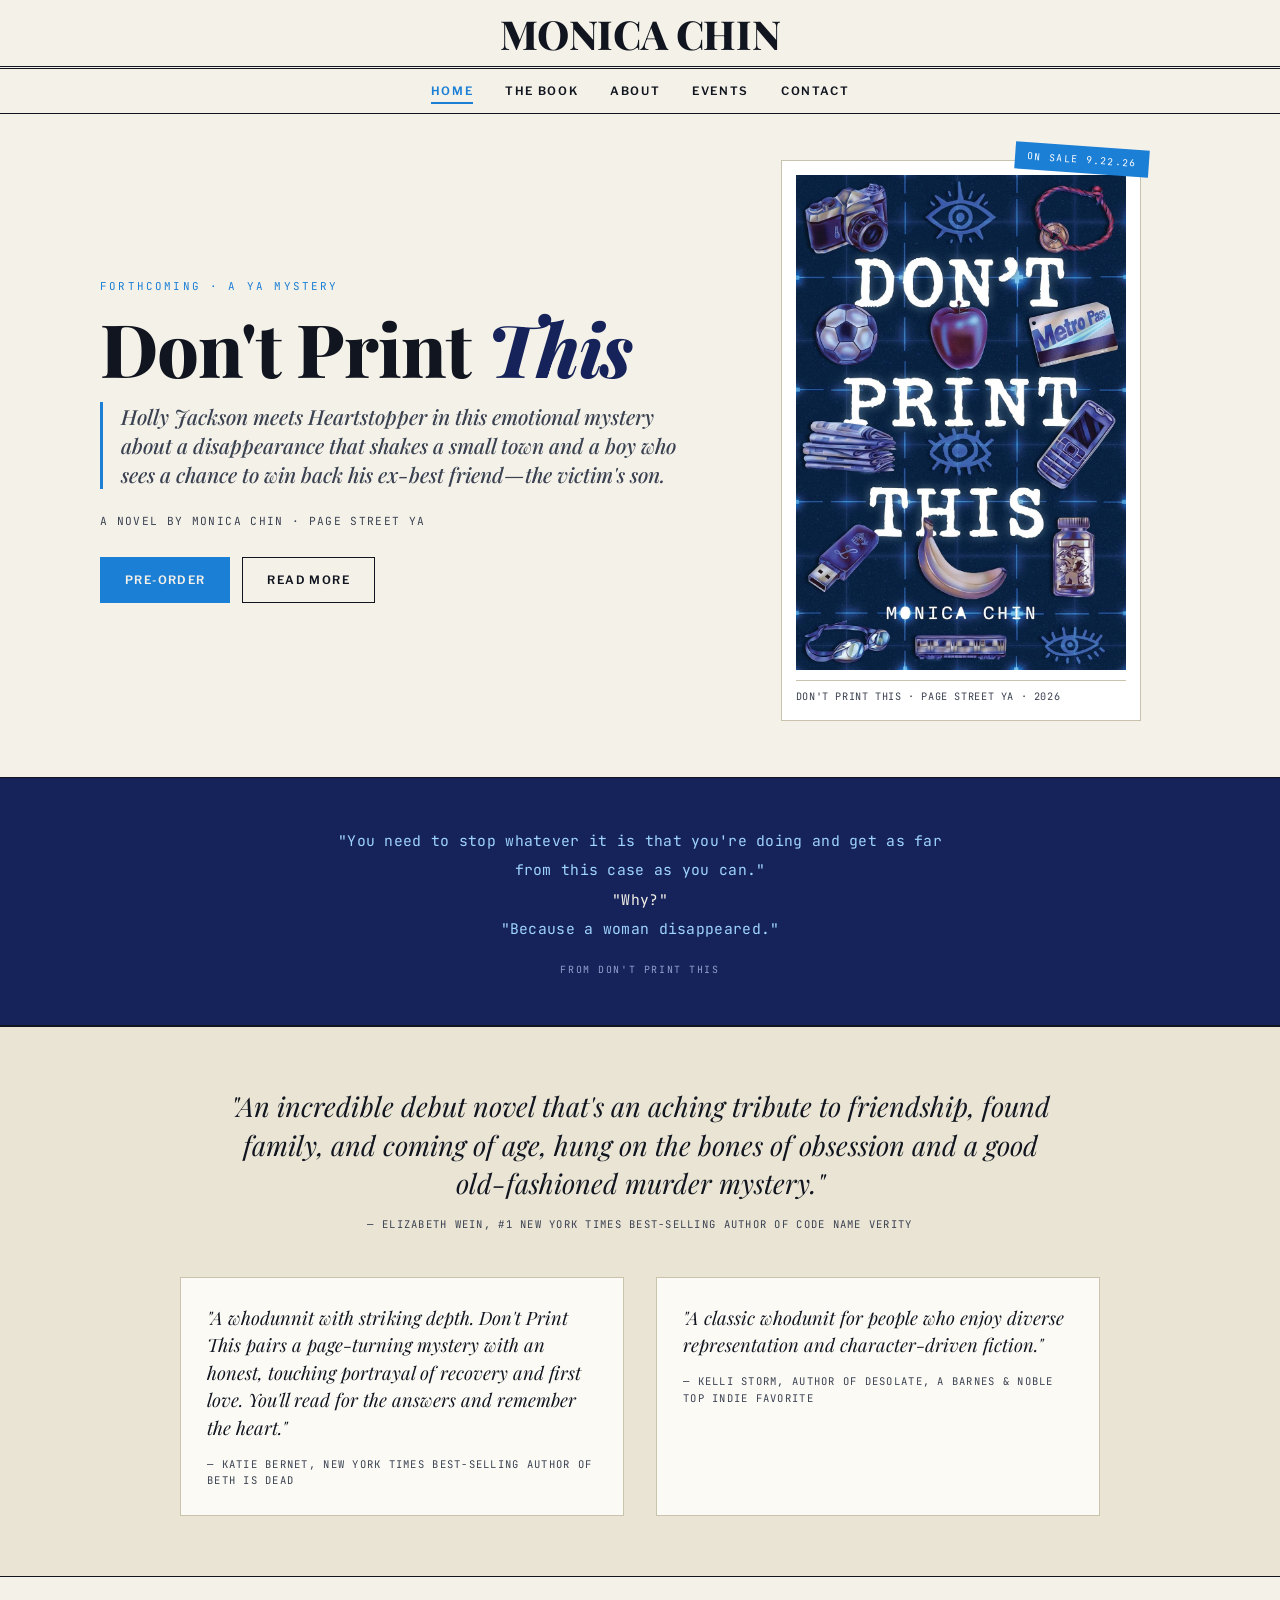
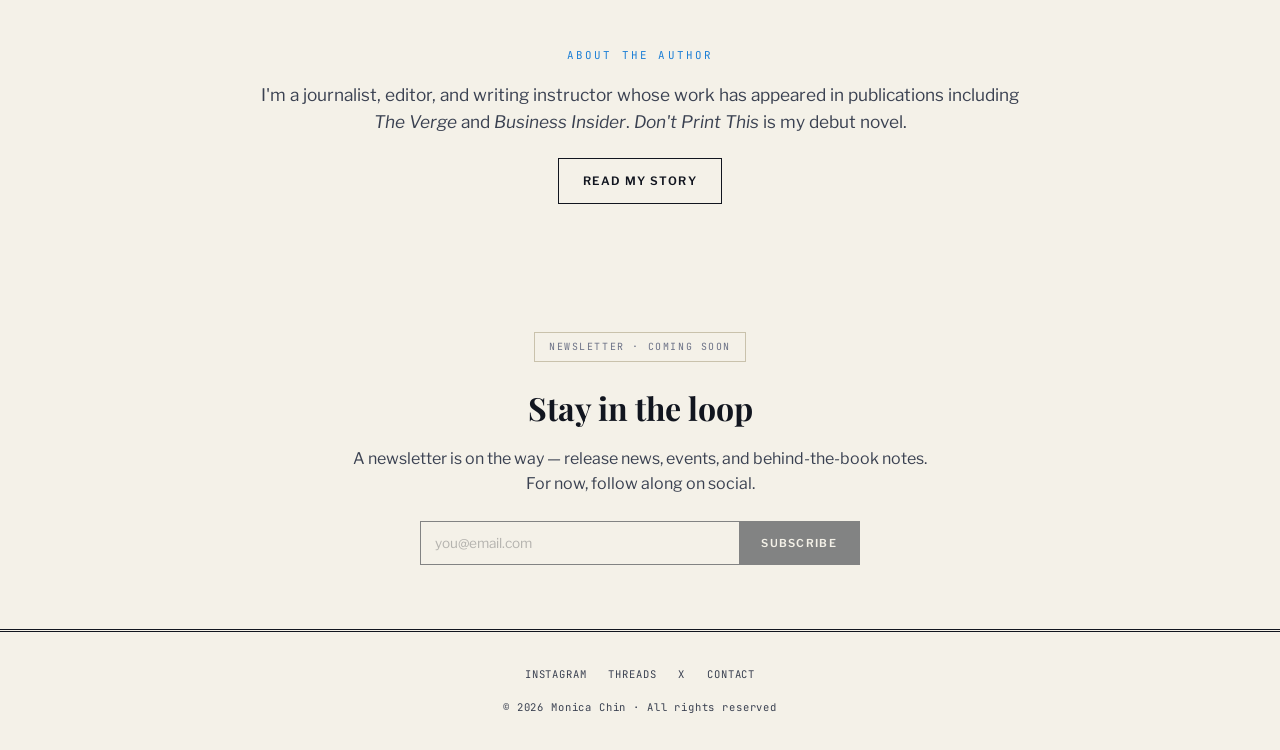
==== index.html @ 997277b2 "Add files via upload" ====
<!DOCTYPE html>
<html lang="en">
<head>
<meta charset="UTF-8">
<meta name="viewport" content="width=device-width, initial-scale=1.0">
<title>Monica Chin — Author of Don't Print This</title>
<meta name="description" content="Monica Chin is a journalist and the author of Don't Print This, a queer YA mystery from Page Street YA. On sale September 22, 2026.">
<meta property="og:title" content="Monica Chin — Author of Don't Print This">
<meta property="og:description" content="A queer YA mystery from Page Street YA. On sale September 22, 2026.">
<meta property="og:type" content="website">
<link rel="preconnect" href="https://fonts.googleapis.com">
<link rel="preconnect" href="https://fonts.gstatic.com" crossorigin>
<link href="https://fonts.googleapis.com/css2?family=Libre+Franklin:wght@400;500;600;700;800&family=Playfair+Display:ital,wght@0,500;0,700;0,800;1,500&family=JetBrains+Mono:wght@400;500&display=swap" rel="stylesheet">
<link rel="stylesheet" href="styles.css">
</head>
<body>

  <div class="masthead">
    <div class="meta"></div>
    <div class="name"><a href="index.html">MONICA CHIN</a></div>
    <div class="meta right"></div>
  </div>

  <nav class="main">
    <a href="index.html" class="active">Home</a>
    <a href="the-book.html">The Book</a>
    <a href="about.html">About</a>
    <a href="events.html">Events</a>
    <a href="contact.html">Contact</a>
  </nav>

  <section class="front">
    <div class="lead">
      <div class="kicker">Forthcoming · A YA Mystery</div>
      <h1>Don't Print <em>This</em></h1>
      <div class="deck">Holly Jackson meets Heartstopper in this emotional mystery about a disappearance that shakes a small town and a boy who sees a chance to win back his ex-best friend—the victim's son.</div>
      <div class="byline">A novel by Monica Chin · Page Street YA</div>
      <div class="btns">
        <a href="the-book.html" class="btn cyan">Pre-order</a>
        <a href="the-book.html" class="btn ghost">Read more</a>
      </div>
    </div>
    <div class="feature">
      <span class="pin">On Sale 9.22.26</span>
      <figure>
        <img src="assets/book-cover.jpg" alt="Cover of Don't Print This by Monica Chin">
        <figcaption>Don't Print This · Page Street YA · 2026</figcaption>
      </figure>
    </div>
  </section>

  <section class="pullquote">
    <div class="dialogue">
      <span class="q">"You need to stop whatever it is that you're doing and get as far from this case as you can."</span><br>
      "Why?"<br>
      <span class="q">"Because a woman disappeared."</span>
    </div>
    <div class="src">From Don't Print This</div>
  </section>

  <section class="blurbs">
    <div class="inner">
      <p class="blurb-lead">"An incredible debut novel that's an aching tribute to friendship, found family, and coming of age, hung on the bones of obsession and a good old-fashioned murder mystery."</p>
      <div class="blurb-lead-cite">— Elizabeth Wein, #1 New York Times best-selling author of Code Name Verity</div>
      <div class="blurb-grid">
        <div class="blurb-card">
          <p>"A whodunnit with striking depth. Don't Print This pairs a page-turning mystery with an honest, touching portrayal of recovery and first love. You'll read for the answers and remember the heart."</p>
          <div class="blurb-cite">— Katie Bernet, New York Times best-selling author of Beth Is Dead</div>
        </div>
        <div class="blurb-card">
          <p>"A classic whodunit for people who enjoy diverse representation and character-driven fiction."</p>
          <div class="blurb-cite">— Kelli Storm, author of Desolate, a Barnes &amp; Noble Top Indie Favorite</div>
        </div>
      </div>
    </div>
  </section>

  <section class="section" style="text-align:center">
    <div class="kicker" style="display:inline-block">About the author</div>
    <p style="max-width:64ch;margin:0 auto 22px;font-size:1.08rem;color:var(--ink-soft)">I'm a journalist, editor, and writing instructor whose work has appeared in publications including <em>The Verge</em> and <em>Business Insider</em>. <em>Don't Print This</em> is my debut novel.</p>
    <a href="about.html" class="btn ghost">Read my story</a>
  </section>

  <section class="signup">
    <span class="soon">Newsletter · Coming soon</span>
    <h2>Stay in the loop</h2>
    <p>A newsletter is on the way — release news, events, and behind-the-book notes. For now, follow along on social.</p>
    <div class="field" aria-hidden="true">
      <input type="email" placeholder="you@email.com" disabled>
      <button disabled>Subscribe</button>
    </div>
  </section>

  <footer>
    <div class="socials">
      <a href="https://www.instagram.com/mcwritesbooks/" target="_blank" rel="noopener">Instagram</a>
      <a href="https://www.threads.net/@monicawchin" target="_blank" rel="noopener">Threads</a>
      <a href="https://x.com/mcsquared96" target="_blank" rel="noopener">X</a>
      <a href="contact.html">Contact</a>
    </div>
    © 2026 Monica Chin · All rights reserved
  </footer>

</body>
</html>
---- styles.css ----
/* ============================================================
   Monica Chin — Author Site
   "Press Room" editorial direction, cyan accent from cover
   ============================================================ */
:root{
  --paper:#f4f1e8;
  --paper-dim:#e9e4d4;
  --paper-card:#fbfaf5;
  --ink:#11151f;
  --ink-soft:#3a4151;
  --ink-faint:#6b7186;
  --navy:#16235a;
  --cyan:#1c7fd6;
  --cyan-deep:#0f5fa6;
  --rule:#c9c2ac;
  --rule-soft:#ded8c6;
  --display:'Playfair Display',serif;
  --body:'Libre Franklin',sans-serif;
  --mono:'JetBrains Mono',monospace;
}
*{margin:0;padding:0;box-sizing:border-box}
html{scroll-behavior:smooth}
body{background:var(--paper);color:var(--ink);font-family:var(--body);line-height:1.6;-webkit-font-smoothing:antialiased}
a{color:inherit;text-decoration:none}
img{max-width:100%;display:block}

/* ---------- MASTHEAD ---------- */
.masthead{
  border-bottom:3px double var(--ink);
  padding:14px 40px 12px;
  display:flex;align-items:flex-end;justify-content:space-between;gap:20px;
}
.masthead .meta{font-family:var(--mono);font-size:.64rem;letter-spacing:.08em;color:var(--ink-soft);text-transform:uppercase;white-space:nowrap;line-height:1.5}
.masthead .name{font-family:var(--display);font-weight:800;font-size:clamp(1.5rem,4vw,2.5rem);letter-spacing:-.01em;line-height:1;text-align:center;flex:1}
.masthead .name a{color:var(--ink)}
.masthead .meta.right{text-align:right}

/* ---------- NAV ---------- */
nav.main{
  border-bottom:1px solid var(--ink);
  display:flex;justify-content:center;gap:32px;
  padding:11px 40px;
  font-family:var(--body);font-weight:600;font-size:.72rem;letter-spacing:.14em;text-transform:uppercase;
  position:sticky;top:0;background:var(--paper);z-index:40;
}
nav.main a{color:var(--ink);transition:color .2s;padding:2px 0;position:relative}
nav.main a:hover{color:var(--cyan)}
nav.main a.active{color:var(--cyan)}
nav.main a.active::after{content:"";position:absolute;left:0;bottom:-2px;width:100%;height:2px;background:var(--cyan)}

/* ---------- SHARED PIECES ---------- */
.kicker{font-family:var(--mono);font-size:.68rem;letter-spacing:.2em;text-transform:uppercase;color:var(--cyan);margin-bottom:16px}
.section{max-width:1160px;margin:0 auto;padding:64px 40px}
.btn{
  display:inline-block;font-family:var(--body);font-weight:600;font-size:.72rem;letter-spacing:.12em;text-transform:uppercase;
  padding:13px 24px;background:var(--ink);color:var(--paper);transition:all .2s;border:1px solid var(--ink);cursor:pointer;
}
.btn:hover{background:var(--navy);border-color:var(--navy)}
.btn.ghost{background:transparent;color:var(--ink)}
.btn.ghost:hover{background:var(--ink);color:var(--paper)}
.btn.cyan{background:var(--cyan);border-color:var(--cyan)}
.btn.cyan:hover{background:var(--cyan-deep);border-color:var(--cyan-deep)}

/* ---------- HERO / FRONT PAGE ---------- */
.front{display:grid;grid-template-columns:1.15fr .85fr;gap:48px;align-items:center;max-width:1160px;margin:0 auto;padding:46px 40px 56px}
.lead h1{font-family:var(--display);font-weight:800;font-size:clamp(2.8rem,6vw,4.6rem);line-height:.98;letter-spacing:-.015em;margin-bottom:18px}
.lead h1 em{font-style:italic;color:var(--navy)}
.lead .deck{font-family:var(--display);font-style:italic;font-weight:500;font-size:1.3rem;color:var(--ink-soft);line-height:1.4;margin-bottom:24px;border-left:3px solid var(--cyan);padding-left:18px}
.lead .byline{font-family:var(--mono);font-size:.7rem;letter-spacing:.12em;text-transform:uppercase;color:var(--ink-soft);margin-bottom:26px}
.lead .cols{column-count:2;column-gap:28px;font-size:.96rem;color:var(--ink-soft);margin-bottom:30px}
.lead .cols p{margin-bottom:12px}
.lead .cols p:first-child::first-letter{font-family:var(--display);font-weight:800;font-size:3.2rem;float:left;line-height:.8;padding:4px 8px 0 0;color:var(--navy)}
.btns{display:flex;gap:12px;flex-wrap:wrap}

.feature{position:relative}
.feature{position:relative;max-width:360px;margin:0 auto;width:100%}
.feature figure{margin:0;border:1px solid var(--rule);background:#fff;padding:14px}
.feature figcaption{font-family:var(--mono);font-size:.64rem;letter-spacing:.06em;color:var(--ink-soft);text-transform:uppercase;margin-top:10px;border-top:1px solid var(--rule);padding-top:8px}
.feature .pin{position:absolute;top:-14px;right:-8px;background:var(--cyan);color:#fff;font-family:var(--mono);font-size:.6rem;letter-spacing:.14em;text-transform:uppercase;padding:6px 12px;transform:rotate(4deg);z-index:2}

/* ---------- PULL QUOTE ---------- */
.pullquote{border-top:1px solid var(--ink);border-bottom:1px solid var(--ink);background:var(--navy);color:var(--paper);padding:48px 40px;text-align:center}
.pullquote .dialogue{font-family:var(--mono);font-size:.92rem;line-height:2;letter-spacing:.02em;max-width:620px;margin:0 auto;color:var(--paper)}
.pullquote .dialogue .q{color:#9fd4ff}
.pullquote .src{font-family:var(--mono);font-size:.62rem;letter-spacing:.16em;text-transform:uppercase;color:#8fa0cf;margin-top:18px}

/* ---------- BLURBS ---------- */
.blurbs{background:var(--paper-dim);border-top:1px solid var(--ink);border-bottom:1px solid var(--ink)}
.blurbs .inner{max-width:1000px;margin:0 auto;padding:60px 40px}
.blurb-lead{font-family:var(--display);font-style:italic;font-size:1.7rem;line-height:1.4;text-align:center;color:var(--ink);max-width:820px;margin:0 auto 14px}
.blurb-lead-cite{text-align:center;font-family:var(--mono);font-size:.66rem;letter-spacing:.12em;text-transform:uppercase;color:var(--ink-soft);margin-bottom:44px}
.blurb-grid{display:grid;grid-template-columns:1fr 1fr;gap:32px;margin-top:8px}
.blurb-card{background:var(--paper-card);border:1px solid var(--rule);padding:26px}
.blurb-card p{font-family:var(--display);font-style:italic;font-size:1.15rem;line-height:1.5;color:var(--ink);margin-bottom:14px}
.blurb-card .blurb-cite{font-family:var(--mono);font-size:.66rem;letter-spacing:.12em;text-transform:uppercase;color:var(--ink-soft);font-style:normal}

/* ---------- BOOK META / DETAILS ---------- */
.detail-grid{display:grid;grid-template-columns:repeat(auto-fit,minmax(150px,1fr));gap:1px;background:var(--rule);border:1px solid var(--rule);margin-top:8px}
.detail-grid div{background:var(--paper);padding:18px 20px}
.detail-grid dt{font-family:var(--mono);font-size:.6rem;letter-spacing:.14em;text-transform:uppercase;color:var(--ink-faint);margin-bottom:6px}
.detail-grid dd{font-family:var(--body);font-size:.9rem;font-weight:500;color:var(--ink)}

/* ---------- RETAILERS ---------- */
.retailers{display:flex;flex-wrap:wrap;gap:12px;margin-top:8px}
.retailers a{flex:0 1 auto}

/* ---------- CONTENT NOTES ---------- */
.notes{border:1px solid var(--rule);background:var(--paper-card);padding:24px 26px;margin-top:8px}
.notes h3{font-family:var(--mono);font-size:.66rem;letter-spacing:.16em;text-transform:uppercase;color:var(--ink-faint);margin-bottom:10px}
.notes p{font-size:.92rem;color:var(--ink-soft)}

/* ---------- ABOUT ---------- */
.about-top{display:grid;grid-template-columns:.8fr 1.2fr;gap:48px;align-items:start}
.about-top .portrait{border:1px solid var(--rule);background:#fff;padding:12px}
.about-top .portrait figcaption{font-family:var(--mono);font-size:.6rem;letter-spacing:.06em;text-transform:uppercase;color:var(--ink-faint);margin-top:8px;text-align:center}
.about-body h1{font-family:var(--display);font-weight:800;font-size:clamp(2.2rem,5vw,3.4rem);line-height:1;margin-bottom:20px}
.about-body p{font-size:1.05rem;color:var(--ink-soft);margin-bottom:18px;max-width:60ch}
.about-body p strong{color:var(--ink)}
.about-casual{margin-top:56px;border-top:1px solid var(--rule);padding-top:40px;display:grid;grid-template-columns:1.4fr 1fr;gap:40px;align-items:center}
.about-casual figure{border:1px solid var(--rule);background:#fff;padding:12px}
.about-casual .pers h2{font-family:var(--display);font-weight:700;font-size:1.6rem;margin-bottom:14px}
.about-casual .pers p{color:var(--ink-soft);margin-bottom:14px}

/* ---------- GENERIC PAGE HEAD ---------- */
.page-head{max-width:1160px;margin:0 auto;padding:56px 40px 12px}
.page-head h1{font-family:var(--display);font-weight:800;font-size:clamp(2.4rem,5vw,3.6rem);line-height:1;margin-bottom:12px}
.page-head .deck{font-family:var(--display);font-style:italic;font-size:1.25rem;color:var(--ink-soft)}

/* ---------- EVENTS ---------- */
.event-list{border-top:1px solid var(--ink);margin-top:8px}
.event-row{display:grid;grid-template-columns:140px 1fr auto;gap:24px;align-items:center;padding:22px 4px;border-bottom:1px solid var(--rule-soft)}
.event-row .date{font-family:var(--mono);font-size:.78rem;letter-spacing:.06em;color:var(--cyan-deep);font-weight:500}
.event-row .what{font-weight:600}
.event-row .where{font-size:.9rem;color:var(--ink-soft)}
.empty-state{text-align:center;padding:60px 20px;color:var(--ink-faint)}
.empty-state p{font-size:1.05rem;max-width:46ch;margin:0 auto 8px}

/* ---------- CONTACT ---------- */
.contact-grid{display:grid;grid-template-columns:1fr 1fr;gap:48px}
.contact-card{border:1px solid var(--rule);background:var(--paper-card);padding:30px}
.contact-card h2{font-family:var(--display);font-weight:700;font-size:1.4rem;margin-bottom:10px}
.contact-card p{font-size:.95rem;color:var(--ink-soft);margin-bottom:16px}
.contact-card a.link{color:var(--cyan-deep);font-weight:600;border-bottom:1px solid var(--cyan);padding-bottom:1px}
.contact-card a.link:hover{color:var(--navy)}

/* ---------- CONTACT FORM ---------- */
.contact-form-wrap{display:grid;grid-template-columns:.9fr 1.1fr;gap:40px;align-items:start;border:1px solid var(--rule);background:var(--paper-card);padding:36px}
.cf-intro h2{font-family:var(--display);font-weight:700;font-size:1.6rem;margin-bottom:12px}
.cf-intro p{font-size:.95rem;color:var(--ink-soft);margin-bottom:14px}
.cf-form{display:flex;flex-direction:column;gap:16px}
.cf-row{display:grid;grid-template-columns:1fr 1fr;gap:16px}
.cf-form label{display:flex;flex-direction:column;gap:6px;font-family:var(--mono);font-size:.64rem;letter-spacing:.12em;text-transform:uppercase;color:var(--ink-faint)}
.cf-form input,.cf-form textarea{font-family:var(--body);font-size:.92rem;color:var(--ink);background:var(--paper);border:1px solid var(--rule);padding:11px 12px;outline:none;transition:border-color .2s;width:100%;resize:vertical}
.cf-form input:focus,.cf-form textarea:focus{border-color:var(--cyan)}
.cf-form button{align-self:flex-start;margin-top:4px}
.contact-grid-3{grid-template-columns:repeat(3,1fr);margin-top:8px}

/* ---------- SIGNUP ---------- */
.signup{max-width:680px;margin:0 auto;padding:64px 40px;text-align:center}
.signup h2{font-family:var(--display);font-weight:700;font-size:2rem;margin-bottom:12px}
.signup p{color:var(--ink-soft);margin-bottom:24px}
.signup .soon{display:inline-block;font-family:var(--mono);font-size:.62rem;letter-spacing:.16em;text-transform:uppercase;color:var(--ink-faint);border:1px solid var(--rule);padding:6px 14px;margin-bottom:20px}
.field{display:flex;max-width:440px;margin:0 auto;border:1px solid var(--ink);opacity:.5;pointer-events:none}
.field input{flex:1;border:none;background:transparent;padding:13px 14px;font-family:var(--body);font-size:.85rem;outline:none}
.field button{background:var(--ink);color:var(--paper);border:none;font-family:var(--body);font-weight:600;font-size:.68rem;letter-spacing:.12em;text-transform:uppercase;padding:0 22px}

/* ---------- FOOTER ---------- */
footer{border-top:3px double var(--ink);padding:34px 40px;text-align:center;font-family:var(--mono);font-size:.66rem;letter-spacing:.08em;color:var(--ink-soft)}
.socials{display:flex;gap:22px;justify-content:center;margin-bottom:16px;text-transform:uppercase;flex-wrap:wrap}
.socials a{color:var(--ink-soft);transition:color .2s}
.socials a:hover{color:var(--cyan)}

/* ---------- RESPONSIVE ---------- */
@media(max-width:860px){
  .masthead{padding:12px 20px 10px}
  .masthead .meta{display:none}
  nav.main{gap:16px;font-size:.62rem;padding:10px 16px;overflow-x:auto;justify-content:flex-start;-webkit-overflow-scrolling:touch}
  nav.main::-webkit-scrollbar{display:none}
  .section,.page-head,.front,.signup{padding-left:20px;padding-right:20px}
  .front{grid-template-columns:1fr;gap:30px;padding-top:34px}
  .feature{order:-1;max-width:320px;margin:0 auto}
  .lead .cols{column-count:1}
  .blurb-grid{grid-template-columns:1fr}
  .about-top{grid-template-columns:1fr;gap:28px}
  .about-top .portrait{max-width:300px}
  .about-casual{grid-template-columns:1fr;gap:24px}
  .contact-grid{grid-template-columns:1fr;gap:24px}
  .contact-grid-3{grid-template-columns:1fr}
  .contact-form-wrap{grid-template-columns:1fr;gap:24px;padding:24px}
  .cf-row{grid-template-columns:1fr}
  .pullquote .dialogue{font-size:.82rem}
  .event-row{grid-template-columns:1fr;gap:6px;text-align:left}
}
@media(prefers-reduced-motion:reduce){*{transition:none!important;scroll-behavior:auto!important}}
:focus-visible{outline:2px solid var(--cyan);outline-offset:3px}
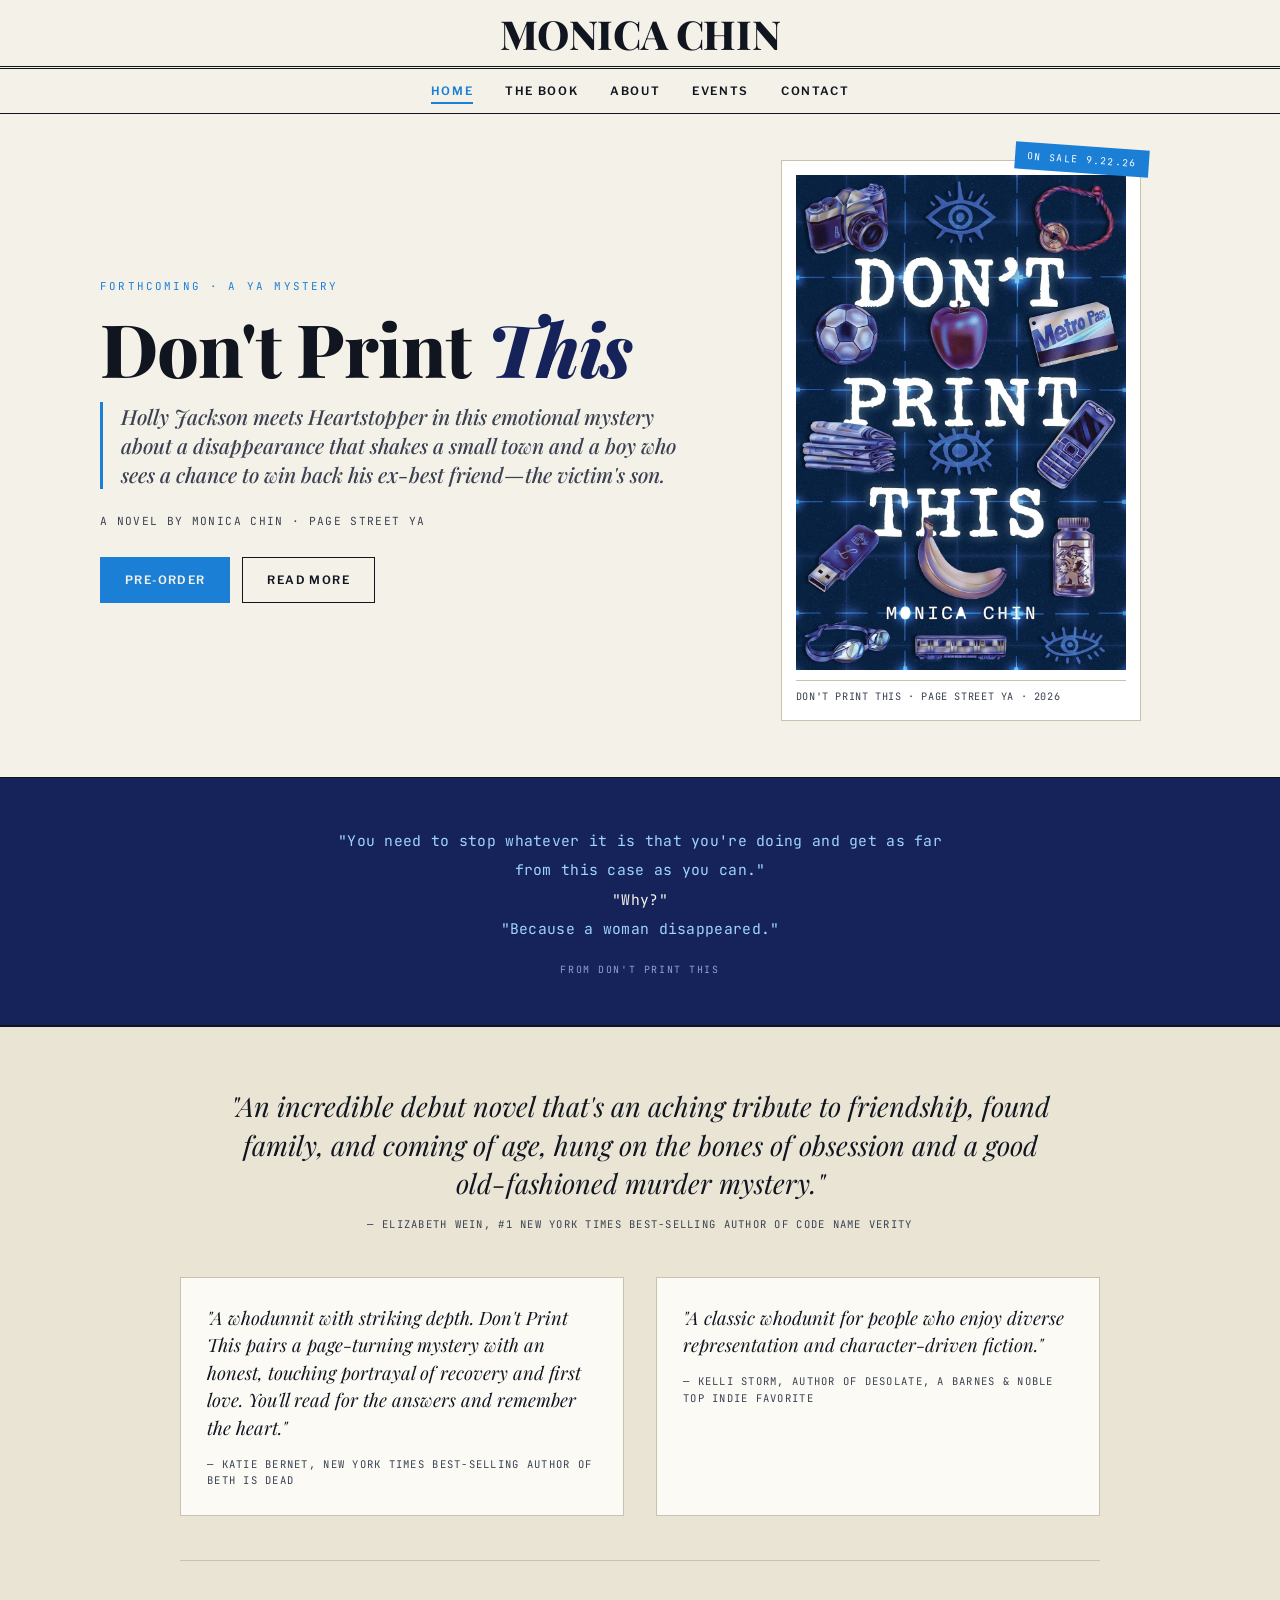
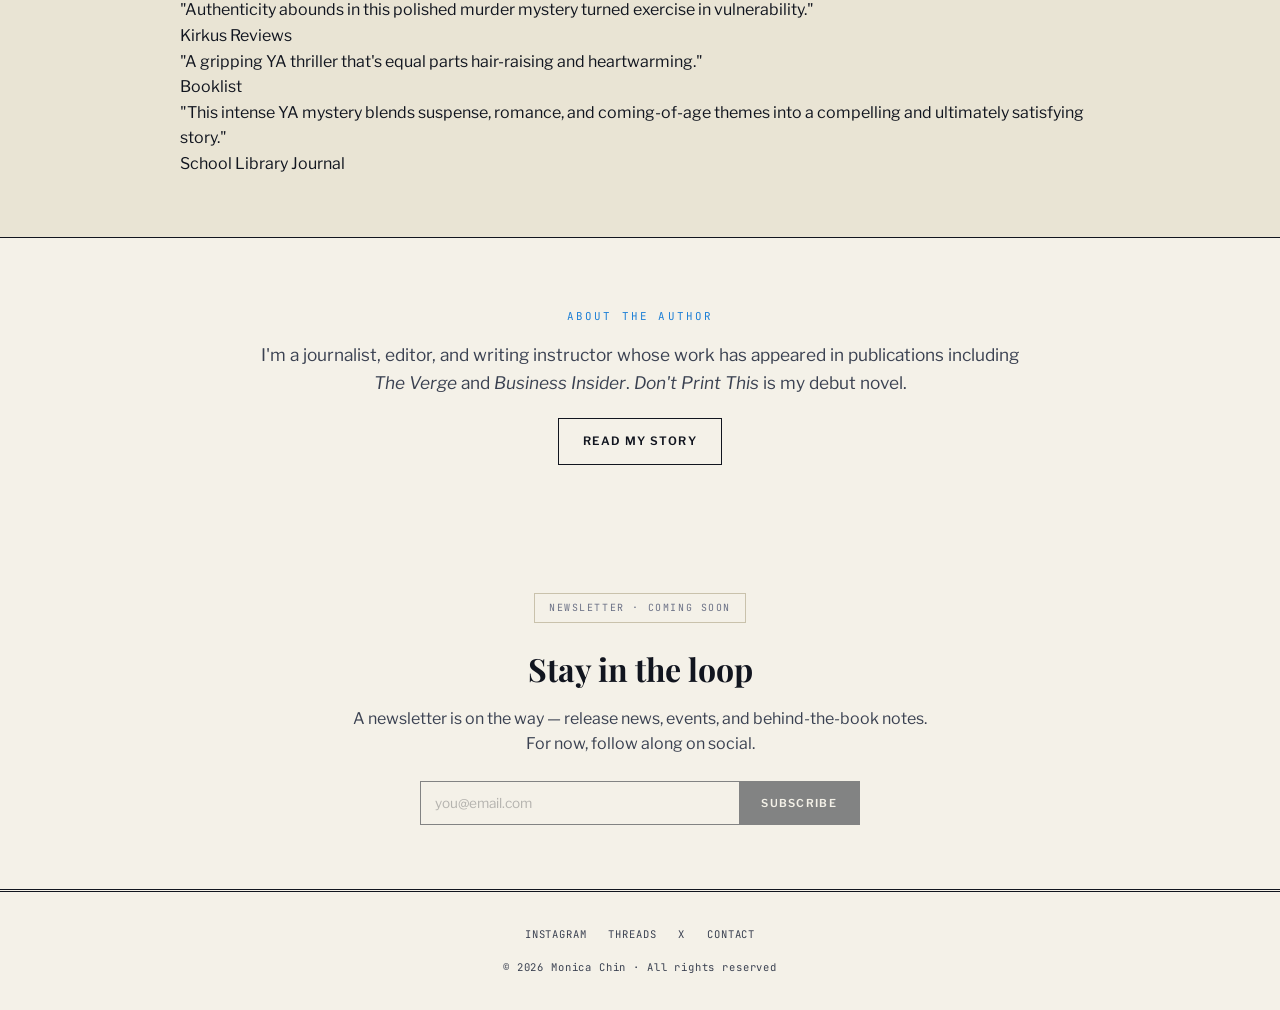
==== commit 98779656: "Add files via upload" ====
--- a/index.html
+++ b/index.html
@@ -72,6 +72,21 @@
           <div class="blurb-cite">— Kelli Storm, author of Desolate, a Barnes &amp; Noble Top Indie Favorite</div>
         </div>
       </div>
+
+      <div class="review-row" style="margin-top:44px;padding-top:36px;border-top:1px solid var(--rule)">
+        <div class="review">
+          <p>"Authenticity abounds in this polished murder mystery turned exercise in vulnerability."</p>
+          <div class="review-src">Kirkus Reviews</div>
+        </div>
+        <div class="review">
+          <p>"A gripping YA thriller that's equal parts hair-raising and heartwarming."</p>
+          <div class="review-src">Booklist</div>
+        </div>
+        <div class="review">
+          <p>"This intense YA mystery blends suspense, romance, and coming-of-age themes into a compelling and ultimately satisfying story."</p>
+          <div class="review-src">School Library Journal</div>
+        </div>
+      </div>
     </div>
   </section>
 
--- a/styles.css
+++ b/styles.css
@@ -121,6 +121,15 @@
 .about-casual .pers h2{font-family:var(--display);font-weight:700;font-size:1.6rem;margin-bottom:14px}
 .about-casual .pers p{color:var(--ink-soft);margin-bottom:14px}
 
+/* ---------- APPEARANCES ---------- */
+.appearances{margin-top:56px;border-top:1px solid var(--rule);padding-top:40px}
+.appear-groups{display:grid;grid-template-columns:repeat(3,1fr);gap:36px;margin-top:8px}
+.appear-group h3{font-family:var(--mono);font-size:.66rem;letter-spacing:.16em;text-transform:uppercase;color:var(--ink-faint);margin-bottom:16px;padding-bottom:10px;border-bottom:1px solid var(--rule-soft)}
+.appear-group ul{list-style:none}
+.appear-group li{font-size:.92rem;color:var(--ink-soft);margin-bottom:14px;line-height:1.45}
+.appear-group li a{color:var(--cyan-deep);font-weight:600;border-bottom:1px solid var(--rule);transition:border-color .2s}
+.appear-group li a:hover{border-color:var(--cyan)}
+
 /* ---------- GENERIC PAGE HEAD ---------- */
 .page-head{max-width:1160px;margin:0 auto;padding:56px 40px 12px}
 .page-head h1{font-family:var(--display);font-weight:800;font-size:clamp(2.4rem,5vw,3.6rem);line-height:1;margin-bottom:12px}
@@ -184,6 +193,7 @@
   .about-top{grid-template-columns:1fr;gap:28px}
   .about-top .portrait{max-width:300px}
   .about-casual{grid-template-columns:1fr;gap:24px}
+  .appear-groups{grid-template-columns:1fr;gap:28px}
   .contact-grid{grid-template-columns:1fr;gap:24px}
   .contact-grid-3{grid-template-columns:1fr}
   .contact-form-wrap{grid-template-columns:1fr;gap:24px;padding:24px}
